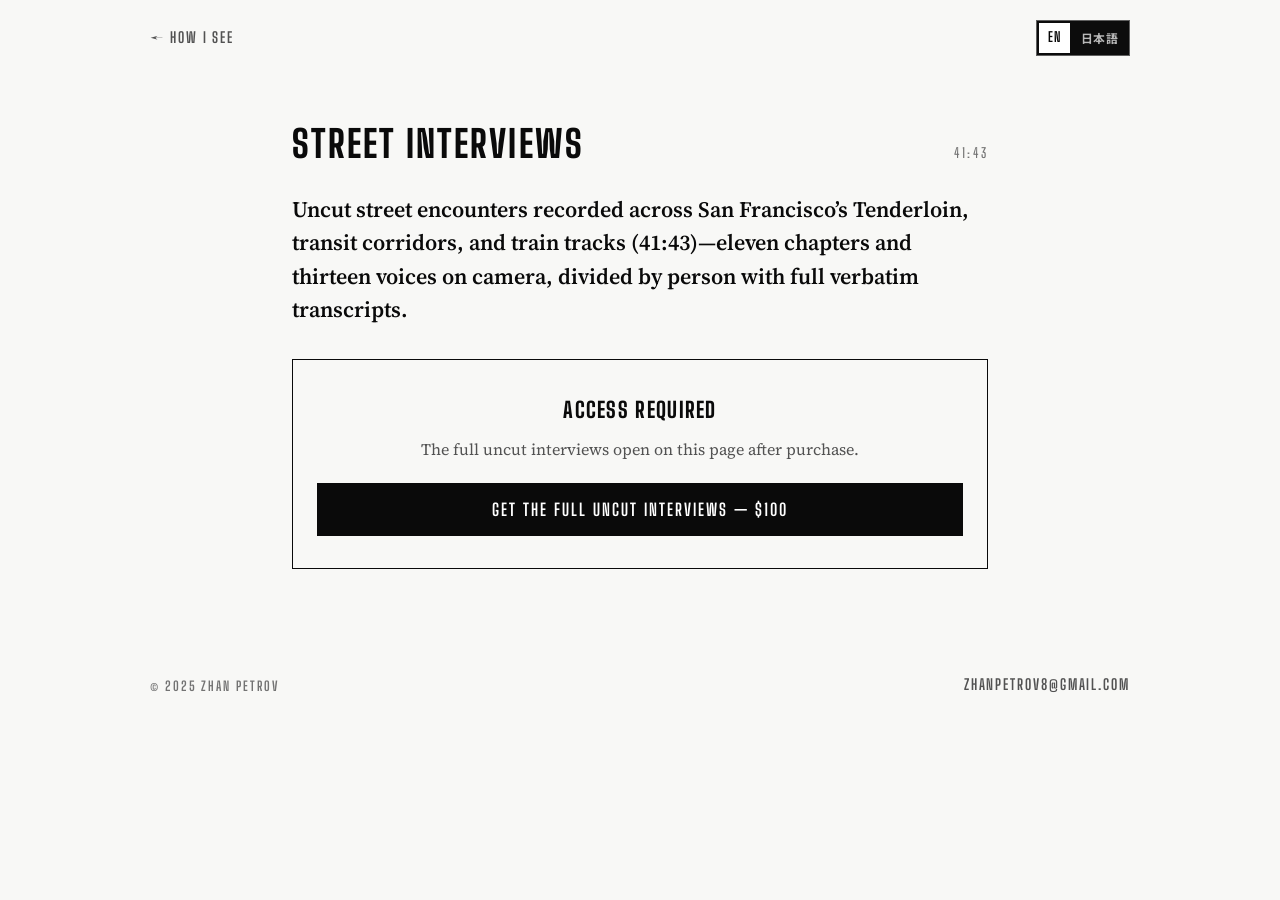
==== interviews.html @ 65137bca "Pay-what-you-want film (from $0.50), $100 uncut interviews page, trailer under hero description - He" ====
<!doctype html>
<html lang="en">
<head>
  <meta charset="utf-8">
  <meta name="viewport" content="width=device-width, initial-scale=1">
  <meta name="robots" content="noindex, nofollow">
  <title>Uncut Interviews — HOW I SEE</title>
  <link rel="icon" type="image/svg+xml" href="assets/favicon.svg">
  <meta name="theme-color" content="#070707">

  <!-- Google Fonts: Big Shoulders Display, Source Serif 4, Noto Sans JP & Shippori Mincho -->
  <link rel="preconnect" href="https://fonts.googleapis.com">
  <link rel="preconnect" href="https://fonts.gstatic.com" crossorigin>
  <link href="https://fonts.googleapis.com/css2?family=Big+Shoulders+Display:wght@600;700;800;900&amp;family=Noto+Sans+JP:wght@500;700&amp;family=Shippori+Mincho:wght@400;600&amp;family=Source+Serif+4:ital,opsz,wght@0,8..60,400;0,8..60,600;1,8..60,400&amp;display=swap" rel="stylesheet">

  <link rel="stylesheet" href="styles.css">
</head>
<body class="interviews-page" id="top">
  <nav class="watch-nav interviews-page-nav" aria-label="Interviews page navigation">
    <a href="./" data-i18n="watchRoom.back">&larr; HOW I SEE</a>
    <div class="site-nav-controls">
      <div class="lang-switch" role="group" aria-label="Language">
        <button type="button" class="lang-btn is-active" data-set-lang="en" aria-pressed="true" lang="en">EN</button>
        <span class="lang-sep" aria-hidden="true">/</span>
        <button type="button" class="lang-btn" data-set-lang="ja" aria-pressed="false" lang="ja">日本語</button>
      </div>
    </div>
  </nav>

  <main class="page-main" id="main-content">
    <section class="section" id="interviews" aria-labelledby="heading-interviews">
      <div class="section-header">
        <h1 class="section-title" id="heading-interviews" data-i18n="interviews.heading">Street Interviews</h1>
        <span class="section-index">41:43</span>
      </div>

      <p class="logline" data-i18n="interviews.lead">
        Uncut street encounters recorded across San Francisco’s Tenderloin, transit corridors, and train tracks (41:43)—eleven chapters and thirteen voices on camera, divided by person with full verbatim transcripts.
      </p>

      <!-- Shown until a valid purchase link is used -->
      <div class="interviews-gate" id="interviews-gate">
        <h2 class="interviews-gate-title" data-i18n="interviews.gateTitle">Access Required</h2>
        <p class="interviews-gate-copy" data-i18n="interviews.gateCopy">The full uncut interviews open on this page after purchase.</p>
        <a class="btn btn--ticket" id="interviews-gate-cta" data-interviews-buy href="./#watch" rel="noopener" data-i18n="interviews.ctaBuy">Get the full uncut interviews — $100</a>
      </div>

      <!-- Unlocked by the purchase link (?v=…&k=…) -->
      <div id="interviews-gated" hidden>
        <p class="interviews-paid-note" data-i18n="interviews.paidNote">Thank you. Bookmark this page — this address is your access link.</p>
        <div class="interviews-player">
          <div class="interviews-screen" id="interviews-screen">
            <iframe
              id="interviews-iframe"
              src="about:blank"
              title="HOW I SEE — Full Street Interviews (41:43)"
              data-i18n-title="interviews.iframeTitle"
              loading="lazy"
              allow="accelerometer; autoplay; clipboard-write; encrypted-media; gyroscope; picture-in-picture; fullscreen"
              allowfullscreen
              referrerpolicy="strict-origin-when-cross-origin"
            ></iframe>
          </div>
          <div class="interviews-bar">
            <span class="interviews-now" id="interviews-now" data-i18n="interviews.fullReel">00:00 &ndash; 41:43 &middot; Full Uncut Reel</span>
            <a
              class="arrow-link interviews-yt-link"
              id="interviews-yt-link"
              href="#"
              target="_blank"
              rel="noopener"
              data-i18n="interviews.watchYt"
            >Open on YouTube &nearr;</a>
          </div>
        </div>

        <div class="interviews-toolbar">
          <p class="interviews-count" data-i18n="interviews.count">11 Chapters &middot; 13 On-Camera Voices &middot; Click any timestamp to jump in player</p>
          <button
            type="button"
            class="btn-text-toggle"
            id="interviews-toggle-all"
            aria-expanded="false"
            data-i18n="interviews.expandAll"
          >Expand all transcripts</button>
        </div>

        <div class="interviews-list" id="interviews-list"></div>

        <aside class="interviews-crew" aria-labelledby="interviews-crew-heading">
          <h3 class="interviews-crew-title" id="interviews-crew-heading" data-i18n="interviews.crewTitle">Interviewing Crew Behind the Camera</h3>
          <p class="interviews-crew-body" data-i18n-html="interviews.crewBody">
            <strong>Zhan Petrov</strong> (director &amp; primary interviewer throughout), joined on the streets by unit camera &amp; location sound crew <strong>Jeff Kao</strong> (location sound &amp; camera), <strong>Timofei Glin</strong>, <strong>Tatiana Scutelnic</strong>, <strong>Anastasia Shubina</strong>, and <strong>Konstantin Kodincev</strong> (including second-angle handheld iPhone camera at 06:45&ndash;13:21 and Taylor Street co-interviewing at 18:51&ndash;19:21 &amp; 39:25).
          </p>
        </aside>
      </div>
    </section>
  </main>

  <footer class="watch-nav" style="padding-bottom: 1.75rem;" aria-label="Footer">
    <span style="color: #737373; font-size: 0.82rem;">&copy; 2025 Zhan Petrov</span>
    <a href="mailto:zhanpetrov8@gmail.com" data-site-email="text">zhanpetrov8@gmail.com</a>
  </footer>

  <script src="config.js"></script>
  <script>
    // The transcripts file is named by the access key in the purchase link.
    (function () {
      function load(src, done) {
        var s = document.createElement("script");
        s.src = src;
        s.onload = done;
        s.onerror = done;
        document.body.appendChild(s);
      }
      var k = "";
      try { k = new URLSearchParams(location.search).get("k") || ""; } catch (e) {}
      var startSite = function () { load("site.js", function () {}); };
      if (/^[a-f0-9]{16}$/.test(k)) load("x/" + k + ".js", startSite);
      else startSite();
    })();
  </script>
</body>
</html>
---- styles.css ----
/* ==========================================================================
   HOW I SEE — A film by Zhan Petrov
   Pure monochrome stylesheet · Mobile-first · Accessible · EN / 日本語
   ========================================================================== */

:root {
  --black: #070707;
  --black-elevated: #111111;
  --white: #ffffff;
  --paper: #f8f8f6;
  --ink: #0a0a0a;
  --ink-muted: #525252;
  --ink-soft: #737373;
  --hero-muted: #b8b8b8;
  --hero-dim: #808080;
  --rule-light: #dededa;
  --rule-strong: #141414;
  --rule-dark: rgba(255, 255, 255, 0.18);

  --font-display: "Big Shoulders Display", "Noto Sans JP", "Hiragino Kaku Gothic ProN", "Yu Gothic", "Arial Narrow", sans-serif;
  --font-sans-ja: "Noto Sans JP", "Hiragino Kaku Gothic ProN", "Yu Gothic", sans-serif;
  --font-body: "Source Serif 4", "Shippori Mincho", "Hiragino Mincho ProN", "Yu Mincho", Georgia, serif;

  --max-hero: 1020px;
  --max-reading: 760px;
}

*,
*::before,
*::after {
  box-sizing: border-box;
}

html {
  font-size: 16px;
  scroll-behavior: smooth;
  -webkit-text-size-adjust: 100%;
  background-color: var(--paper);
  color: var(--ink);
}

@media (prefers-reduced-motion: reduce) {
  html {
    scroll-behavior: auto;
  }
  *,
  *::before,
  *::after {
    animation-duration: 0.001ms !important;
    animation-iteration-count: 1 !important;
    transition-duration: 0.001ms !important;
  }
}

body {
  margin: 0;
  font-family: var(--font-body);
  font-weight: 400;
  line-height: 1.68;
  color: var(--ink);
  background-color: var(--paper);
  overflow-x: clip;
  text-rendering: optimizeLegibility;
  -webkit-font-smoothing: antialiased;
}

html[lang="ja"] body {
  line-height: 1.84;
}

img,
iframe,
video {
  display: block;
  max-width: 100%;
}

a {
  color: inherit;
  text-underline-offset: 0.2em;
  text-decoration-thickness: 1px;
}

/* Keyboard focus visibility — high contrast on both dark and light surfaces */
:focus-visible {
  outline: 2px solid var(--ink);
  outline-offset: 3px;
}

.site-nav :focus-visible,
.hero :focus-visible,
.watch-room :focus-visible {
  outline: 2px solid var(--white);
  outline-offset: 3px;
}

/* Skip link */
.skip-link {
  position: absolute;
  top: -100px;
  left: 1rem;
  z-index: 1000;
  padding: 0.65rem 1.1rem;
  background: var(--white);
  color: var(--black);
  font-family: var(--font-display);
  font-weight: 700;
  font-size: 0.95rem;
  letter-spacing: 0.08em;
  text-transform: uppercase;
  text-decoration: none;
  border: 2px solid var(--black);
}

.skip-link:focus {
  top: 0.75rem;
}

/* ==========================================================================
   TOP MENU BAR & LANGUAGE SWITCHER (EN / 日本語)
   ========================================================================== */

.site-nav {
  position: sticky;
  top: 0;
  z-index: 100;
  background-color: rgba(7, 7, 7, 0.94);
  backdrop-filter: blur(8px);
  -webkit-backdrop-filter: blur(8px);
  border-bottom: 1px solid rgba(255, 255, 255, 0.14);
  color: var(--white);
}

.site-nav-inner {
  position: relative;
  max-width: var(--max-hero);
  margin: 0 auto;
  min-height: 54px;
  padding: 0.45rem 1.25rem;
  display: flex;
  align-items: center;
  justify-content: space-between;
  gap: 0.75rem;
}

.site-nav-brand {
  font-family: "Big Shoulders Display", "Arial Narrow", sans-serif;
  font-weight: 900;
  font-size: 1.25rem;
  letter-spacing: 0.08em;
  text-transform: uppercase;
  text-decoration: none;
  color: var(--white);
  white-space: nowrap;
}

.site-nav-links {
  display: none;
}

.site-nav.is-open .site-nav-links {
  position: absolute;
  top: 100%;
  left: 0;
  right: 0;
  display: flex;
  flex-direction: column;
  padding: 0.6rem 1.25rem 0.95rem;
  background: #0a0a0a;
  border-bottom: 1px solid rgba(255, 255, 255, 0.22);
  box-shadow: 0 14px 28px rgba(0, 0, 0, 0.55);
}

.site-nav-links a {
  padding: 0.6rem 0;
  font-family: var(--font-display);
  font-weight: 700;
  font-size: 0.96rem;
  letter-spacing: 0.12em;
  text-transform: uppercase;
  text-decoration: none;
  color: var(--hero-muted);
  border-bottom: 1px solid rgba(255, 255, 255, 0.08);
  transition: color 140ms ease;
}

.site-nav-links a:last-child {
  border-bottom: 0;
}

.site-nav-links a:hover {
  color: var(--white);
}

html[lang="ja"] .site-nav-links a {
  font-family: var(--font-sans-ja);
  font-size: 0.84rem;
  letter-spacing: 0.06em;
}

.site-nav-controls {
  display: flex;
  align-items: center;
  gap: 0.55rem;
}

.lang-switch {
  display: inline-flex;
  align-items: center;
  gap: 2px;
  padding: 2px;
  border: 1px solid rgba(255, 255, 255, 0.34);
  background: #0c0c0c;
}

.lang-sep {
  display: none;
}

.lang-btn {
  appearance: none;
  background: transparent;
  border: 0;
  color: var(--hero-muted);
  font-family: "Big Shoulders Display", sans-serif;
  font-weight: 700;
  font-size: 0.85rem;
  letter-spacing: 0.08em;
  line-height: 1;
  min-height: 30px;
  padding: 0.3rem 0.58rem;
  cursor: pointer;
  transition: background-color 120ms ease, color 120ms ease;
}

.lang-btn[lang="ja"] {
  font-family: var(--font-sans-ja);
  font-weight: 700;
  font-size: 0.74rem;
  letter-spacing: 0.03em;
  padding: 0.3rem 0.55rem;
}

.lang-btn:hover:not(.is-active) {
  color: var(--white);
}

.lang-btn.is-active {
  background: var(--white);
  color: var(--black);
}

.menu-toggle {
  appearance: none;
  background: transparent;
  color: var(--white);
  border: 1px solid rgba(255, 255, 255, 0.34);
  font-family: var(--font-display);
  font-weight: 700;
  font-size: 0.85rem;
  letter-spacing: 0.1em;
  text-transform: uppercase;
  min-height: 34px;
  padding: 0.3rem 0.68rem;
  cursor: pointer;
}

html[lang="ja"] .menu-toggle {
  font-family: var(--font-sans-ja);
  font-size: 0.75rem;
  letter-spacing: 0.04em;
}

.menu-toggle:hover {
  border-color: var(--white);
}

/* ==========================================================================
   1. HERO — Pure Black + Subtle Film Grain + Optical Viewfinder
   ========================================================================== */

.hero {
  position: relative;
  background-color: var(--black);
  color: var(--white);
  padding: 2.25rem 1.25rem 3.5rem;
  border-bottom: 1px solid #000000;
  overflow: hidden;
  isolation: isolate;
}

/* Subtle silver-halide film grain overlay */
.hero::before,
.watch-room::before {
  content: "";
  position: absolute;
  inset: -40%;
  z-index: -1;
  pointer-events: none;
  opacity: 0.055;
  background-image: url("data:image/svg+xml,%3Csvg viewBox='0 0 220 220' xmlns='http://www.w3.org/2000/svg'%3E%3Cfilter id='n'%3E%3CfeTurbulence type='fractalNoise' baseFrequency='0.88' numOctaves='3' stitchTiles='stitch'/%3E%3CfeColorMatrix type='saturate' values='0'/%3E%3C/filter%3E%3Crect width='100%25' height='100%25' filter='url(%23n)'/%3E%3C/svg%3E");
  background-size: 180px 180px;
  animation: grainShift 8s steps(6) infinite;
}

@keyframes grainShift {
  0%   { transform: translate(0, 0); }
  20%  { transform: translate(-2%, 1.5%); }
  40%  { transform: translate(1.5%, -2%); }
  60%  { transform: translate(-1.5%, -1%); }
  80%  { transform: translate(2%, 1%); }
  100% { transform: translate(0, 0); }
}

@media (prefers-reduced-motion: reduce) {
  .hero::before,
  .watch-room::before {
    animation: none;
    inset: 0;
  }
}

.hero-inner {
  max-width: var(--max-hero);
  margin: 0 auto;
}

.nowrap {
  white-space: nowrap;
}

.hero-header {
  max-width: var(--max-reading);
  margin: 0 auto;
  text-align: center;
}

.poster-stage {
  max-width: var(--max-reading);
  margin: 2.65rem auto 0;
  padding-top: 2.25rem;
  border-top: 1px solid rgba(255, 255, 255, 0.14);
  scroll-margin-top: 68px;
}

.poster-stage-label {
  margin: 0 0 1rem;
  text-align: center;
  font-family: var(--font-display);
  font-weight: 700;
  font-size: 0.92rem;
  letter-spacing: 0.2em;
  text-transform: uppercase;
  color: var(--hero-muted);
}

html[lang="ja"] .poster-stage-label {
  font-family: var(--font-sans-ja);
  font-size: 0.82rem;
  letter-spacing: 0.12em;
}

.hero-poster {
  margin: 0 auto;
  width: 100%;
  max-width: 310px;
  border: 1px solid rgba(255, 255, 255, 0.24);
  background: #000000;
  padding: 5px;
  box-shadow: 0 22px 48px rgba(0, 0, 0, 0.72);
}

.hero-poster img {
  display: block;
  width: 100%;
  height: auto;
  aspect-ratio: 597 / 800;
  object-fit: cover;
  background: #000000;
}

.hero-kicker {
  margin: 0 0 0.45rem;
  font-family: var(--font-display);
  font-weight: 600;
  font-size: 0.9rem;
  letter-spacing: 0.22em;
  text-transform: uppercase;
  color: var(--hero-muted);
}

html[lang="ja"] .hero-kicker {
  font-family: var(--font-sans-ja);
  font-size: 0.8rem;
  letter-spacing: 0.16em;
}

.hero-title {
  margin: 0;
  font-family: "Big Shoulders Display", "Arial Narrow", Impact, sans-serif;
  font-weight: 900;
  font-size: clamp(4.1rem, 18vw, 8.2rem);
  line-height: 0.88;
  letter-spacing: 0.02em;
  text-transform: uppercase;
  color: var(--white);
}

.hero-byline {
  margin: 0.75rem 0 0.35rem;
  font-family: var(--font-body);
  font-size: clamp(1.06rem, 2.2vw, 1.28rem);
  font-weight: 400;
  color: #e8e8e8;
}

.hero-facts {
  margin: 0;
  font-family: var(--font-display);
  font-weight: 600;
  font-size: 0.88rem;
  letter-spacing: 0.16em;
  text-transform: uppercase;
  color: var(--hero-dim);
}

html[lang="ja"] .hero-facts {
  font-family: var(--font-sans-ja);
  font-size: 0.78rem;
  letter-spacing: 0.08em;
}

/* ==========================================================================
   THE ONE BOLD IDEA — Camera Viewfinder Frame (Official Trailer)
   ========================================================================== */

.trailer-stage {
  max-width: var(--max-reading);
  margin: 1.75rem auto 0;
  scroll-margin-top: 68px;
}

.trailer-stage-label {
  margin: 0 0 0.85rem;
  text-align: center;
  font-family: var(--font-display);
  font-weight: 700;
  font-size: 0.92rem;
  letter-spacing: 0.2em;
  text-transform: uppercase;
  color: var(--hero-muted);
}

html[lang="ja"] .trailer-stage-label {
  font-family: var(--font-sans-ja);
  font-size: 0.82rem;
  letter-spacing: 0.12em;
}

.viewfinder {
  position: relative;
  max-width: var(--max-reading);
  margin: 0 auto;
  padding: 0.8rem 0.85rem 0.7rem;
  background: #0b0b0b;
  border: 1px solid var(--rule-dark);
}

.vf-hud {
  display: flex;
  align-items: center;
  justify-content: space-between;
  gap: 0.5rem;
  font-family: "Big Shoulders Display", sans-serif;
  font-weight: 600;
  font-size: 0.78rem;
  letter-spacing: 0.16em;
  text-transform: uppercase;
  color: var(--hero-muted);
  user-select: none;
}

.vf-hud--top {
  margin-bottom: 0.65rem;
}

.vf-hud--bottom {
  margin-top: 0.65rem;
  color: var(--hero-dim);
}

.vf-status {
  display: inline-flex;
  align-items: center;
  gap: 0.45rem;
  color: var(--white);
}

.vf-dot {
  width: 7px;
  height: 7px;
  border-radius: 50%;
  background: var(--white);
  display: inline-block;
  animation: gatePulse 3.2s ease-in-out infinite;
}

@keyframes gatePulse {
  0%, 100% { opacity: 1; }
  50% { opacity: 0.35; }
}

.vf-gate {
  position: relative;
  padding: 6px;
}

/* Four optical ground-glass corner brackets */
.vf-corner {
  position: absolute;
  width: 18px;
  height: 18px;
  border-color: var(--white);
  border-style: solid;
  pointer-events: none;
  z-index: 2;
}

.vf-corner--tl {
  top: 0;
  left: 0;
  border-width: 2px 0 0 2px;
}

.vf-corner--tr {
  top: 0;
  right: 0;
  border-width: 2px 2px 0 0;
}

.vf-corner--bl {
  bottom: 0;
  left: 0;
  border-width: 0 0 2px 2px;
}

.vf-corner--br {
  bottom: 0;
  right: 0;
  border-width: 0 2px 2px 0;
}

/* Subtle mid-frame optical crosshair fiducials on gate edges */
.vf-tick {
  position: absolute;
  background: rgba(255, 255, 255, 0.55);
  pointer-events: none;
  z-index: 2;
}

.vf-tick--top,
.vf-tick--bottom {
  left: 50%;
  width: 1px;
  height: 7px;
  transform: translateX(-50%);
}

.vf-tick--top { top: 0; }
.vf-tick--bottom { bottom: 0; }

.vf-tick--left,
.vf-tick--right {
  top: 50%;
  width: 7px;
  height: 1px;
  transform: translateY(-50%);
}

.vf-tick--left { left: 0; }
.vf-tick--right { right: 0; }

.vf-screen {
  position: relative;
  width: 100%;
  aspect-ratio: 16 / 9;
  background: #000000;
  border: 1px solid rgba(255, 255, 255, 0.14);
  overflow: hidden;
}

.vf-screen iframe,
.vf-screen video {
  position: absolute;
  inset: 0;
  width: 100%;
  height: 100%;
  border: 0;
  background: #000000;
  object-fit: contain;
}

.vf-play-overlay {
  position: absolute;
  inset: 0;
  z-index: 1;
  width: 100%;
  height: 100%;
  appearance: none;
  border: 0;
  padding: 0;
  background: rgba(0, 0, 0, 0.22);
  display: flex;
  align-items: center;
  justify-content: center;
  cursor: pointer;
  transition: background-color 150ms ease;
}

.vf-play-overlay:hover {
  background: rgba(0, 0, 0, 0.08);
}

.vf-play-badge {
  display: inline-flex;
  align-items: center;
  gap: 0.6rem;
  padding: 0.7rem 1.35rem;
  background: rgba(7, 7, 7, 0.88);
  color: var(--white);
  border: 1.5px solid var(--white);
  font-family: var(--font-display);
  font-weight: 700;
  font-size: 0.98rem;
  letter-spacing: 0.14em;
  text-transform: uppercase;
  transition: background-color 140ms ease, color 140ms ease;
}

html[lang="ja"] .vf-play-badge {
  font-family: var(--font-sans-ja);
  font-size: 0.86rem;
  letter-spacing: 0.08em;
}

.vf-play-overlay:hover .vf-play-badge {
  background: var(--white);
  color: var(--black);
}

.vf-play-triangle {
  width: 0;
  height: 0;
  border-style: solid;
  border-width: 6px 0 6px 10px;
  border-color: transparent transparent transparent currentColor;
}

/* Hero CTA Actions */
.hero-actions {
  max-width: var(--max-reading);
  margin: 1.5rem auto 0;
  display: flex;
  flex-wrap: wrap;
  justify-content: center;
  width: 100%;
  gap: 0.85rem;
}

/* ==========================================================================
   BUTTONS
   ========================================================================== */

.btn {
  display: inline-flex;
  align-items: center;
  justify-content: center;
  gap: 0.45rem;
  min-height: 48px;
  padding: 0.72rem 1.65rem;
  font-family: var(--font-display);
  font-weight: 700;
  font-size: 1.05rem;
  letter-spacing: 0.12em;
  text-transform: uppercase;
  text-decoration: none;
  border: 1.5px solid transparent;
  border-radius: 0;
  cursor: pointer;
  transition: background-color 140ms ease, color 140ms ease, border-color 140ms ease;
}

html[lang="ja"] .btn {
  font-family: var(--font-sans-ja);
  font-size: 0.92rem;
  letter-spacing: 0.06em;
}

.btn--hero-primary {
  background: var(--white);
  color: var(--black);
  border-color: var(--white);
}

.btn--hero-primary:hover {
  background: transparent;
  color: var(--white);
}

.btn--hero-secondary {
  background: transparent;
  color: var(--white);
  border-color: rgba(255, 255, 255, 0.48);
}

.btn--hero-secondary:hover {
  border-color: var(--white);
  background: rgba(255, 255, 255, 0.08);
}

.btn--ticket {
  width: 100%;
  background: var(--ink);
  color: var(--white);
  border-color: var(--ink);
}

.btn--ticket:hover:not(:disabled):not([aria-disabled="true"]) {
  background: var(--white);
  color: var(--ink);
}

.btn--outline {
  background: transparent;
  color: var(--ink);
  border-color: var(--ink);
}

.btn--outline:hover:not(:disabled):not([aria-disabled="true"]) {
  background: var(--ink);
  color: var(--white);
}

/* Disabled / Empty-link placeholder state */
.btn:disabled,
.btn[aria-disabled="true"],
.btn.is-disabled {
  background: #e7e7e4;
  color: #767676;
  border-color: #cfcfca;
  cursor: not-allowed;
  pointer-events: none;
}

/* ==========================================================================
   MAIN EDITORIAL CONTENT (Light Page Below)
   ========================================================================== */

.page-main {
  max-width: var(--max-reading);
  margin: 0 auto;
  padding: 0 1.25rem;
}

.section {
  padding: 3.5rem 0;
  border-bottom: 1px solid var(--rule-light);
  scroll-margin-top: 64px;
}

.section:last-of-type {
  border-bottom: 0;
}

.section-header {
  display: flex;
  align-items: baseline;
  justify-content: space-between;
  gap: 1rem;
  margin-bottom: 1.75rem;
}

.section-title {
  margin: 0;
  font-family: var(--font-display);
  font-weight: 800;
  font-size: clamp(1.75rem, 4vw, 2.35rem);
  line-height: 1.05;
  letter-spacing: 0.06em;
  text-transform: uppercase;
  color: var(--ink);
}

html[lang="ja"] .section-title {
  font-family: var(--font-sans-ja);
  font-weight: 700;
  font-size: clamp(1.35rem, 3.2vw, 1.75rem);
  letter-spacing: 0.08em;
}

.section-index {
  font-family: "Big Shoulders Display", sans-serif;
  font-weight: 600;
  font-size: 0.85rem;
  letter-spacing: 0.16em;
  color: var(--ink-soft);
}

/* ==========================================================================
   2. WATCH — Rent / Own Tickets + Optional Support
   ========================================================================== */

.tickets-grid {
  display: grid;
  grid-template-columns: 1fr;
  gap: 1.25rem;
}

.ticket-card {
  display: flex;
  flex-direction: column;
  justify-content: space-between;
  padding: 1.6rem 1.5rem;
  background: var(--white);
  border: 1.5px solid var(--rule-strong);
}

.ticket-top {
  display: flex;
  align-items: baseline;
  justify-content: space-between;
  gap: 1rem;
  padding-bottom: 0.9rem;
  margin-bottom: 0.95rem;
  border-bottom: 1px dashed #bdbdb7;
}

.ticket-label {
  margin: 0;
  font-family: var(--font-display);
  font-weight: 800;
  font-size: 1.65rem;
  letter-spacing: 0.06em;
  text-transform: uppercase;
}

html[lang="ja"] .ticket-label {
  font-family: var(--font-sans-ja);
  font-weight: 700;
  font-size: 1.25rem;
  letter-spacing: 0.04em;
}

.ticket-price {
  font-family: "Big Shoulders Display", sans-serif;
  font-weight: 800;
  font-size: 2rem;
  line-height: 1;
  letter-spacing: 0.02em;
}

.ticket-terms {
  margin: 0 0 1.4rem;
  font-size: 1.02rem;
  color: var(--ink-muted);
}

.ticket-action {
  margin-top: auto;
}

.ticket-status {
  margin: 0.65rem 0 0;
  font-family: var(--font-display);
  font-weight: 600;
  font-size: 0.84rem;
  letter-spacing: 0.12em;
  text-transform: uppercase;
  color: var(--ink-soft);
  text-align: center;
}

html[lang="ja"] .ticket-status {
  font-family: var(--font-sans-ja);
  font-size: 0.76rem;
  letter-spacing: 0.04em;
}

.ticket-status[hidden] {
  display: none;
}

/* Optional third tier: Support */
.support-bar {
  margin-top: 1.25rem;
  padding: 1.25rem 1.5rem;
  background: var(--white);
  border: 1px solid #c7c7c2;
  display: flex;
  flex-direction: column;
  gap: 1rem;
}

.support-copy {
  display: flex;
  flex-direction: column;
  gap: 0.15rem;
}

.support-label {
  margin: 0;
  font-family: var(--font-display);
  font-weight: 700;
  font-size: 1.2rem;
  letter-spacing: 0.06em;
  text-transform: uppercase;
}

html[lang="ja"] .support-label {
  font-family: var(--font-sans-ja);
  font-size: 1.02rem;
  letter-spacing: 0.04em;
}

.support-terms {
  margin: 0;
  font-size: 0.98rem;
  color: var(--ink-muted);
}

.support-action {
  display: flex;
  flex-direction: column;
  align-items: stretch;
}

.support-action .btn {
  width: 100%;
}

/* ==========================================================================
   3 & 4. THE FILM & ZHAN PETROV (Editorial Prose)
   ========================================================================== */

.logline {
  margin: 0 0 1.5rem;
  font-size: clamp(1.16rem, 2.5vw, 1.38rem);
  line-height: 1.52;
  font-weight: 600;
  color: var(--ink);
}

html[lang="ja"] .logline {
  font-size: clamp(1.08rem, 2.2vw, 1.24rem);
  line-height: 1.78;
}

.prose p {
  margin: 0 0 1.15rem;
  font-size: 1.0625rem;
  color: #1f1f1f;
}

html[lang="ja"] .prose p {
  font-size: 1rem;
}

.prose p:last-child {
  margin-bottom: 0;
}

.director-statement {
  margin: 1.75rem 0 0;
  padding: 0.15rem 0 0.15rem 1.25rem;
  border-left: 2px solid var(--ink);
  font-style: italic;
  color: var(--ink-muted);
}

html[lang="ja"] .director-statement {
  font-style: normal;
}

.director-statement p {
  margin: 0 0 0.4rem;
  font-size: 1.02rem;
}

.director-statement cite {
  font-family: var(--font-display);
  font-style: normal;
  font-weight: 600;
  font-size: 0.85rem;
  letter-spacing: 0.12em;
  text-transform: uppercase;
  color: var(--ink);
}

html[lang="ja"] .director-statement cite {
  font-family: var(--font-sans-ja);
  font-size: 0.82rem;
  letter-spacing: 0.06em;
}

/* ==========================================================================
   5 & 6. SCREENINGS & PRESS
   ========================================================================== */

.event-item,
.press-item {
  padding: 1.35rem 1.5rem;
  background: var(--white);
  border: 1px solid #cfcfca;
}

.event-meta,
.press-meta {
  margin: 0 0 0.35rem;
  font-family: var(--font-display);
  font-weight: 700;
  font-size: 0.9rem;
  letter-spacing: 0.14em;
  text-transform: uppercase;
  color: var(--ink-muted);
}

html[lang="ja"] .event-meta {
  font-family: var(--font-sans-ja);
  font-size: 0.8rem;
  letter-spacing: 0.06em;
}

.event-title,
.press-title {
  margin: 0 0 0.45rem;
  font-size: 1.18rem;
  font-weight: 600;
  line-height: 1.42;
  color: var(--ink);
}

.event-detail,
.press-detail {
  margin: 0 0 0.9rem;
  font-size: 1rem;
  color: var(--ink-muted);
}

.inline-links {
  display: flex;
  flex-wrap: wrap;
  gap: 0.65rem 1.5rem;
  margin-top: 1.25rem;
  font-family: var(--font-display);
  font-weight: 700;
  font-size: 0.95rem;
  letter-spacing: 0.08em;
  text-transform: uppercase;
}

html[lang="ja"] .inline-links {
  font-family: var(--font-sans-ja);
  font-size: 0.85rem;
  letter-spacing: 0.04em;
}

.inline-links a,
.arrow-link {
  font-family: var(--font-display);
  font-weight: 700;
  font-size: 0.95rem;
  letter-spacing: 0.08em;
  text-transform: uppercase;
  text-decoration: underline;
  text-underline-offset: 0.24em;
  word-break: break-word;
}

html[lang="ja"] .arrow-link {
  font-family: var(--font-sans-ja);
  font-size: 0.85rem;
  letter-spacing: 0.04em;
}

.inline-links a:hover,
.arrow-link:hover {
  color: var(--ink-muted);
}

/* ==========================================================================
   7. CREDITS
   ========================================================================== */

.credits-list {
  margin: 0;
  display: grid;
  grid-template-columns: 1fr;
  border-top: 1px solid var(--rule-light);
}

.credits-row {
  display: grid;
  grid-template-columns: 1fr;
  gap: 0.15rem;
  padding: 0.85rem 0;
  border-bottom: 1px solid var(--rule-light);
}

.credits-row dt {
  font-family: var(--font-display);
  font-weight: 700;
  font-size: 0.88rem;
  letter-spacing: 0.14em;
  text-transform: uppercase;
  color: var(--ink-muted);
}

html[lang="ja"] .credits-row dt {
  font-family: var(--font-sans-ja);
  font-size: 0.8rem;
  letter-spacing: 0.06em;
}

.credits-row dd {
  margin: 0;
  font-size: 1.04rem;
  color: var(--ink);
}

.credits-row dd.credits-lines {
  display: flex;
  flex-direction: column;
  gap: 0.55rem;
}

.credits-line {
  display: block;
  line-height: 1.58;
}

.credits-meta {
  color: var(--ink-muted);
}

.credits-thanks-grid {
  display: grid;
  grid-template-columns: repeat(2, minmax(0, 1fr));
  gap: 0.28rem 0.85rem;
  font-size: 0.95rem;
  line-height: 1.48;
}

.credits-subnote {
  display: block;
  margin-top: 0.6rem;
  font-size: 0.96rem;
  font-style: italic;
  color: var(--ink-muted);
}

html[lang="ja"] .credits-subnote {
  font-style: normal;
}

.credits-dedication {
  margin-top: 1.85rem;
  padding: 0.2rem 0 0.2rem 1.25rem;
  border-left: 2px solid var(--ink);
}

.credits-dedication-kicker {
  margin: 0 0 0.35rem;
  font-family: var(--font-display);
  font-weight: 700;
  font-size: 0.88rem;
  letter-spacing: 0.14em;
  text-transform: uppercase;
  color: var(--ink-muted);
}

html[lang="ja"] .credits-dedication-kicker {
  font-family: var(--font-sans-ja);
  font-size: 0.8rem;
  letter-spacing: 0.06em;
}

.credits-dedication-body {
  margin: 0;
  font-size: 1.02rem;
  font-style: italic;
  line-height: 1.62;
  color: var(--ink-muted);
}

html[lang="ja"] .credits-dedication-body {
  font-style: normal;
}

/* ==========================================================================
   8. FOOTER
   ========================================================================== */

.site-footer {
  border-top: 1.5px solid var(--rule-strong);
  background: var(--paper);
  padding: 2.25rem 1.25rem 3rem;
}

.footer-inner {
  max-width: var(--max-reading);
  margin: 0 auto;
  display: flex;
  flex-direction: column;
  gap: 0.75rem;
  font-family: var(--font-display);
  font-weight: 600;
  font-size: 0.92rem;
  letter-spacing: 0.12em;
  text-transform: uppercase;
  color: var(--ink-muted);
}

.footer-brand {
  font-family: "Big Shoulders Display", sans-serif;
  font-weight: 800;
  font-size: 1.15rem;
  color: var(--ink);
}

.footer-links {
  display: flex;
  flex-wrap: wrap;
  gap: 0.5rem 1.35rem;
}

html[lang="ja"] .footer-links a[data-i18n] {
  font-family: var(--font-sans-ja);
  font-size: 0.82rem;
  letter-spacing: 0.04em;
}

/* ==========================================================================
   WATCH.HTML — Screening Room (Paywall & Payment Link Player Page)
   ========================================================================== */

.watch-room {
  position: relative;
  min-height: 100vh;
  background: var(--black);
  color: var(--white);
  display: flex;
  flex-direction: column;
  justify-content: space-between;
  overflow: hidden;
  isolation: isolate;
}

.watch-nav {
  max-width: var(--max-hero);
  width: 100%;
  margin: 0 auto;
  padding: 1.25rem 1.25rem 0;
  display: flex;
  align-items: center;
  justify-content: space-between;
  gap: 0.75rem;
  font-family: var(--font-display);
  font-weight: 700;
  letter-spacing: 0.12em;
  text-transform: uppercase;
}

.watch-nav a {
  text-decoration: none;
  color: var(--hero-muted);
  font-size: 0.92rem;
}

html[lang="ja"] .watch-nav a[data-i18n] {
  font-family: var(--font-sans-ja);
  font-size: 0.82rem;
  letter-spacing: 0.04em;
}

.watch-nav a:hover {
  color: var(--white);
}

.watch-main {
  max-width: var(--max-hero);
  width: 100%;
  margin: 0 auto;
  padding: 2rem 1.25rem 3rem;
}

.watch-gate-message {
  position: absolute;
  inset: 0;
  display: flex;
  flex-direction: column;
  align-items: center;
  justify-content: center;
  text-align: center;
  padding: 1.5rem;
  background: #080808;
}

.watch-gate-title {
  margin: 0 0 0.5rem;
  font-family: var(--font-display);
  font-weight: 800;
  font-size: clamp(1.5rem, 4vw, 2.25rem);
  letter-spacing: 0.08em;
  text-transform: uppercase;
}

html[lang="ja"] .watch-gate-title {
  font-family: var(--font-sans-ja);
  font-weight: 700;
  font-size: clamp(1.2rem, 3.2vw, 1.65rem);
  letter-spacing: 0.06em;
}

.watch-gate-copy {
  max-width: 460px;
  margin: 0 0 1.35rem;
  font-size: 0.98rem;
  color: var(--hero-muted);
}

.watch-controls-bar {
  max-width: var(--max-reading);
  margin: 1rem auto 0;
  display: flex;
  flex-wrap: wrap;
  align-items: center;
  justify-content: space-between;
  gap: 1rem;
}

.watch-expiry {
  margin: 0;
  font-family: var(--font-display);
  font-size: 0.9rem;
  letter-spacing: 0.12em;
  text-transform: uppercase;
  color: var(--hero-muted);
}

html[lang="ja"] .watch-expiry {
  font-family: var(--font-sans-ja);
  font-size: 0.82rem;
  letter-spacing: 0.04em;
}

/* ==========================================================================
   RESPONSIVE BREAKPOINTS (Mobile-First -> Tablet / Desktop)
   ========================================================================== */

@media (max-width: 480px) {
  .site-nav-inner {
    padding: 0.45rem 1rem;
  }
  .hero {
    padding: 1.9rem 1rem 3rem;
  }
  .viewfinder {
    padding: 0.65rem 0.6rem 0.6rem;
  }
  .vf-hud {
    font-size: 0.68rem;
    letter-spacing: 0.1em;
  }
  .vf-hide-xs {
    display: none;
  }
  .hero-actions .btn {
    width: 100%;
  }
  .watch-gate-message {
    padding: 1rem;
  }
  .watch-gate-copy {
    font-size: 0.88rem;
    margin-bottom: 0.9rem;
  }
}

@media (min-width: 640px) {
  .tickets-grid {
    grid-template-columns: repeat(2, 1fr);
  }
  .support-bar {
    flex-direction: row;
    align-items: center;
    justify-content: space-between;
  }
  .support-action {
    flex-shrink: 0;
    min-width: 220px;
  }
  .credits-row {
    grid-template-columns: 215px 1fr;
    align-items: baseline;
    gap: 1.5rem;
  }
  .credits-thanks-grid {
    font-size: 0.99rem;
    gap: 0.3rem 1.25rem;
  }
  .footer-inner {
    flex-direction: row;
    align-items: center;
    justify-content: space-between;
  }
}

@media (min-width: 768px) {
  .site-nav-inner {
    padding: 0.55rem 2rem;
  }
  .hero {
    padding: 2.6rem 2rem 3.75rem;
  }
  .hero-title {
    font-size: clamp(4.6rem, 9.5vw, 7.6rem);
  }
  .trailer-stage {
    margin-top: 2.15rem;
  }
  .hero-actions {
    margin-top: 1.75rem;
  }
  .poster-stage {
    margin-top: 3.15rem;
    padding-top: 2.65rem;
  }
  .hero-poster {
    max-width: 350px;
  }
  .viewfinder {
    padding: 0.9rem 1rem 0.8rem;
  }
  .page-main {
    padding: 0 2rem;
  }
  .section {
    padding: 4.25rem 0;
  }
}

@media (min-width: 980px) {
  .site-nav-links,
  .site-nav.is-open .site-nav-links {
    position: static;
    display: flex;
    flex-direction: row;
    align-items: center;
    gap: 0.88rem;
    padding: 0;
    background: transparent;
    border-bottom: 0;
    box-shadow: none;
  }
  .site-nav-links a {
    padding: 0.25rem 0;
    font-size: 0.86rem;
    letter-spacing: 0.1em;
    border-bottom: 0;
    white-space: nowrap;
  }
  html[lang="ja"] .site-nav-links a {
    font-size: 0.78rem;
    letter-spacing: 0.04em;
  }
  .menu-toggle {
    display: none;
  }
}

@media (min-width: 1120px) {
  .site-nav-links,
  .site-nav.is-open .site-nav-links {
    gap: 1.22rem;
  }
  .site-nav-links a {
    font-size: 0.91rem;
    letter-spacing: 0.11em;
  }
  html[lang="ja"] .site-nav-links a {
    font-size: 0.82rem;
  }
}

/* ==========================================================================
   HYDE & ELLIS · 360° — Interactive Spherical Viewfinder & 8-Camera Selector
   ========================================================================== */

.viewfinder--360 {
  margin-top: 1.5rem;
  box-shadow: 0 20px 44px rgba(0, 0, 0, 0.22);
}

.viewfinder--360 :focus-visible {
  outline: 2px solid var(--white);
  outline-offset: 2px;
}

.vr360-hud-angle {
  color: #dcdcdc;
  text-align: center;
  overflow: hidden;
  text-overflow: ellipsis;
  white-space: nowrap;
}

.vf-screen--360 {
  cursor: grab;
  touch-action: none;
  user-select: none;
}

.vf-screen--360.is-dragging {
  cursor: grabbing;
}

.vf-screen--360 canvas {
  position: absolute;
  inset: 0;
  width: 100%;
  height: 100%;
  display: block;
  background: #050505;
}

.vf-play-overlay--360 {
  pointer-events: none;
  background: radial-gradient(circle at center, rgba(0, 0, 0, 0.14) 0%, rgba(0, 0, 0, 0.42) 100%);
}

.vf-play-overlay--360 .vf-play-badge {
  pointer-events: auto;
  cursor: pointer;
}

.vr360-drag-hint {
  position: absolute;
  left: 50%;
  bottom: 0.75rem;
  transform: translateX(-50%);
  z-index: 2;
  padding: 0.24rem 0.68rem;
  background: rgba(7, 7, 7, 0.82);
  border: 1px solid rgba(255, 255, 255, 0.22);
  font-family: var(--font-display);
  font-weight: 600;
  font-size: 0.74rem;
  letter-spacing: 0.14em;
  text-transform: uppercase;
  color: #d4d4d4;
  white-space: nowrap;
  pointer-events: none;
  transition: opacity 260ms ease;
}

html[lang="ja"] .vr360-drag-hint {
  font-family: var(--font-sans-ja);
  font-size: 0.68rem;
  letter-spacing: 0.05em;
}

.vr360-drag-hint.is-faded {
  opacity: 0;
}

.vr360-controls {
  margin-top: 0.65rem;
  padding: 0.55rem 0.35rem 0.15rem;
  border-top: 1px solid rgba(255, 255, 255, 0.12);
  display: flex;
  flex-direction: column;
  gap: 0.55rem;
}

.vr360-transport {
  display: flex;
  align-items: center;
  gap: 0.65rem;
}

.vr360-scrub {
  flex: 1;
  min-width: 80px;
  accent-color: var(--white);
  height: 4px;
  cursor: pointer;
}

.vr360-time {
  font-family: "Big Shoulders Display", sans-serif;
  font-weight: 600;
  font-size: 0.82rem;
  letter-spacing: 0.1em;
  color: var(--hero-muted);
  white-space: nowrap;
}

.vr360-actions {
  display: flex;
  flex-wrap: wrap;
  gap: 0.4rem;
}

.vr360-ctrl-btn {
  appearance: none;
  background: #141414;
  color: #e6e6e6;
  border: 1px solid rgba(255, 255, 255, 0.28);
  padding: 0.32rem 0.62rem;
  min-height: 30px;
  font-family: var(--font-display);
  font-weight: 700;
  font-size: 0.78rem;
  letter-spacing: 0.11em;
  text-transform: uppercase;
  cursor: pointer;
  transition: background-color 120ms ease, color 120ms ease, border-color 120ms ease;
}

html[lang="ja"] .vr360-ctrl-btn {
  font-family: var(--font-sans-ja);
  font-size: 0.7rem;
  letter-spacing: 0.03em;
}

.vr360-ctrl-btn:hover,
.vr360-ctrl-btn.is-active {
  background: var(--white);
  color: var(--black);
  border-color: var(--white);
}

.vr360-cams {
  margin-top: 0.95rem;
  display: flex;
  flex-wrap: wrap;
  gap: 0.42rem;
}

.vr360-cam-btn {
  appearance: none;
  background: var(--white);
  color: var(--ink);
  border: 1px solid #bdbdb7;
  padding: 0.36rem 0.68rem;
  min-height: 32px;
  font-family: var(--font-display);
  font-weight: 700;
  font-size: 0.8rem;
  letter-spacing: 0.09em;
  text-transform: uppercase;
  cursor: pointer;
  transition: background-color 120ms ease, color 120ms ease, border-color 120ms ease;
}

.vr360-cam-btn:hover,
.vr360-cam-btn.is-active {
  background: var(--ink);
  color: var(--white);
  border-color: var(--ink);
}

.vr360-note {
  margin-top: 1.35rem;
}

@media (min-width: 680px) {
  .vr360-controls {
    flex-direction: row;
    align-items: center;
    justify-content: space-between;
  }
  .vr360-transport {
    flex: 1;
    max-width: 360px;
  }
}

/* ==========================================================================
   STREET INTERVIEWS (#interviews) — Uncut 41:43 Reel, 11 Chapters & Transcripts
   ========================================================================== */

.interviews-player {
  margin-top: 1.5rem;
  border: 1.5px solid var(--rule-strong);
  background: var(--black);
}

.interviews-screen {
  position: relative;
  width: 100%;
  aspect-ratio: 16 / 9;
  background: #000000;
  overflow: hidden;
  scroll-margin-top: 72px;
}

.interviews-screen iframe {
  position: absolute;
  inset: 0;
  width: 100%;
  height: 100%;
  border: 0;
  background: #000000;
}

.interviews-bar {
  display: flex;
  flex-wrap: wrap;
  align-items: center;
  justify-content: space-between;
  gap: 0.5rem 1rem;
  padding: 0.65rem 0.95rem;
  background: var(--black);
  color: var(--white);
  border-top: 1px solid rgba(255, 255, 255, 0.16);
}

.interviews-bar :focus-visible {
  outline: 2px solid var(--white);
  outline-offset: 2px;
}

.interviews-now {
  font-family: var(--font-display);
  font-weight: 700;
  font-size: 0.85rem;
  letter-spacing: 0.11em;
  text-transform: uppercase;
  color: #e8e8e8;
  min-width: 0;
  overflow-wrap: anywhere;
}

html[lang="ja"] .interviews-now {
  font-family: var(--font-sans-ja);
  font-size: 0.77rem;
  letter-spacing: 0.04em;
  text-transform: none;
}

.interviews-yt-link {
  color: var(--white);
  font-size: 0.85rem;
  white-space: nowrap;
}

html[lang="ja"] .interviews-yt-link {
  font-size: 0.76rem;
}

.interviews-toolbar {
  margin-top: 1.65rem;
  padding-bottom: 0.75rem;
  border-bottom: 1px solid var(--rule-light);
  display: flex;
  flex-wrap: wrap;
  align-items: center;
  justify-content: space-between;
  gap: 0.65rem 1rem;
}

.interviews-count {
  margin: 0;
  font-family: var(--font-display);
  font-weight: 700;
  font-size: 0.84rem;
  letter-spacing: 0.11em;
  text-transform: uppercase;
  color: var(--ink-muted);
}

html[lang="ja"] .interviews-count {
  font-family: var(--font-sans-ja);
  font-size: 0.76rem;
  letter-spacing: 0.04em;
}

.btn-text-toggle {
  appearance: none;
  background: var(--white);
  color: var(--ink);
  border: 1px solid var(--ink);
  padding: 0.35rem 0.76rem;
  min-height: 32px;
  font-family: var(--font-display);
  font-weight: 700;
  font-size: 0.82rem;
  letter-spacing: 0.1em;
  text-transform: uppercase;
  cursor: pointer;
  transition: background-color 120ms ease, color 120ms ease;
}

html[lang="ja"] .btn-text-toggle {
  font-family: var(--font-sans-ja);
  font-size: 0.74rem;
  letter-spacing: 0.04em;
}

.btn-text-toggle:hover,
.btn-text-toggle[aria-expanded="true"] {
  background: var(--ink);
  color: var(--white);
}

.interviews-list {
  margin-top: 1rem;
  display: flex;
  flex-direction: column;
  gap: 0.95rem;
}

.interview-card {
  background: var(--white);
  border: 1px solid #cfcfca;
  padding: 1.15rem 1.15rem 1rem;
  transition: border-color 140ms ease, box-shadow 140ms ease;
}

.interview-card.is-cued {
  border-color: var(--ink);
  box-shadow: inset 3px 0 0 var(--ink);
}

.interview-head {
  display: flex;
  flex-wrap: wrap;
  align-items: flex-start;
  justify-content: space-between;
  gap: 0.6rem 1rem;
}

.interview-title-group {
  display: flex;
  align-items: baseline;
  gap: 0.65rem;
  min-width: 0;
  flex: 1 1 210px;
}

.interview-num {
  font-family: "Big Shoulders Display", sans-serif;
  font-weight: 800;
  font-size: 1.05rem;
  letter-spacing: 0.1em;
  color: var(--ink-soft);
  flex-shrink: 0;
}

.interview-name {
  margin: 0;
  font-family: var(--font-display);
  font-weight: 800;
  font-size: 1.3rem;
  line-height: 1.18;
  letter-spacing: 0.03em;
  text-transform: uppercase;
  color: var(--ink);
  overflow-wrap: anywhere;
}

html[lang="ja"] .interview-name {
  font-family: var(--font-sans-ja);
  font-weight: 700;
  font-size: 1.05rem;
  line-height: 1.4;
  letter-spacing: 0.02em;
  text-transform: none;
}

.interview-jump-btn {
  appearance: none;
  background: var(--paper);
  color: var(--ink);
  border: 1px solid #b5b5ae;
  padding: 0.32rem 0.68rem;
  min-height: 32px;
  font-family: "Big Shoulders Display", sans-serif;
  font-weight: 700;
  font-size: 0.84rem;
  letter-spacing: 0.1em;
  text-transform: uppercase;
  white-space: nowrap;
  cursor: pointer;
  display: inline-flex;
  align-items: center;
  gap: 0.36rem;
  transition: background-color 120ms ease, color 120ms ease, border-color 120ms ease;
}

.interview-jump-btn:hover,
.interview-card.is-cued .interview-jump-btn {
  background: var(--ink);
  color: var(--white);
  border-color: var(--ink);
}

.interview-meta {
  margin: 0.42rem 0 0;
  font-family: var(--font-display);
  font-weight: 600;
  font-size: 0.82rem;
  letter-spacing: 0.12em;
  text-transform: uppercase;
  color: var(--ink-muted);
}

html[lang="ja"] .interview-meta {
  font-family: var(--font-sans-ja);
  font-size: 0.74rem;
  letter-spacing: 0.04em;
}

.interview-bio {
  margin: 0.58rem 0 0;
  font-size: 0.97rem;
  line-height: 1.62;
  color: #222222;
}

.interview-transcript {
  margin-top: 0.82rem;
  border-top: 1px solid var(--rule-light);
  padding-top: 0.62rem;
}

.interview-transcript summary {
  list-style: none;
  cursor: pointer;
  display: inline-flex;
  align-items: center;
  gap: 0.48rem;
  font-family: var(--font-display);
  font-weight: 700;
  font-size: 0.84rem;
  letter-spacing: 0.11em;
  text-transform: uppercase;
  color: var(--ink);
  user-select: none;
}

.interview-transcript summary::-webkit-details-marker {
  display: none;
}

html[lang="ja"] .interview-transcript summary {
  font-family: var(--font-sans-ja);
  font-size: 0.76rem;
  letter-spacing: 0.04em;
}

.interview-transcript summary::before {
  content: "+";
  font-family: "Big Shoulders Display", sans-serif;
  font-weight: 800;
  font-size: 0.86rem;
  width: 1.05rem;
  height: 1.05rem;
  border: 1px solid currentColor;
  display: inline-flex;
  align-items: center;
  justify-content: center;
  line-height: 1;
  flex-shrink: 0;
}

.interview-transcript[open] summary::before {
  content: "\2212";
  background: var(--ink);
  color: var(--white);
  border-color: var(--ink);
}

.transcript-turns {
  margin-top: 0.82rem;
  padding: 0.85rem 0.92rem;
  background: var(--paper);
  border: 1px solid var(--rule-light);
  display: flex;
  flex-direction: column;
  gap: 0.72rem;
}

.transcript-turn {
  margin: 0;
  font-size: 0.95rem;
  line-height: 1.6;
  color: var(--ink);
  overflow-wrap: anywhere;
}

.turn-cue {
  appearance: none;
  background: transparent;
  border: 0;
  padding: 0;
  margin-right: 0.42rem;
  font-family: "Big Shoulders Display", sans-serif;
  font-weight: 700;
  font-size: 0.82rem;
  letter-spacing: 0.08em;
  color: var(--ink-soft);
  cursor: pointer;
  text-decoration: underline;
  text-decoration-color: transparent;
  transition: color 120ms ease, text-decoration-color 120ms ease;
}

.turn-cue:hover {
  color: var(--ink);
  text-decoration-color: var(--ink);
}

.turn-speaker {
  font-family: var(--font-display);
  font-weight: 800;
  font-size: 0.86rem;
  letter-spacing: 0.08em;
  text-transform: uppercase;
  color: var(--ink);
  margin-right: 0.38rem;
}

html[lang="ja"] .turn-speaker {
  font-family: var(--font-sans-ja);
  font-weight: 700;
  font-size: 0.8rem;
  letter-spacing: 0.03em;
  text-transform: none;
}

.interviews-crew {
  margin-top: 1.35rem;
  padding: 1rem 1.15rem;
  border: 1px solid var(--rule-light);
  background: #f2f2ee;
}

.interviews-crew-title {
  margin: 0 0 0.4rem;
  font-family: var(--font-display);
  font-weight: 800;
  font-size: 0.92rem;
  letter-spacing: 0.12em;
  text-transform: uppercase;
  color: var(--ink);
}

html[lang="ja"] .interviews-crew-title {
  font-family: var(--font-sans-ja);
  font-weight: 700;
  font-size: 0.82rem;
  letter-spacing: 0.04em;
}

.interviews-crew-body {
  margin: 0;
  font-size: 0.93rem;
  line-height: 1.62;
  color: #2b2b2b;
}

/* Never show elements marked hidden (e.g. the download button and controls bar before access is granted). */
[hidden] { display: none !important; }

/* ==========================================================================
   Hero short description · Interviews teaser, gate & paid page
   ========================================================================== */
.hero-lead {
  max-width: 40rem;
  margin: 1.1rem auto 0;
  font-family: var(--font-body);
  font-size: clamp(1rem, 2vw, 1.12rem);
  line-height: 1.6;
  color: #d4d4d4;
}

html[lang="ja"] .hero-lead {
  font-family: var(--font-body);
  font-size: 0.98rem;
  line-height: 1.9;
}

.interviews-teaser {
  margin-top: 1.5rem;
  display: flex;
  flex-wrap: wrap;
  align-items: center;
  justify-content: space-between;
  gap: 1rem;
  padding: 1.25rem 0;
  border-top: 1px solid var(--rule-light);
  border-bottom: 1px solid var(--rule-light);
}

.interviews-page .watch-nav a {
  color: var(--ink-muted);
}

.interviews-gate {
  margin: 2rem 0 1rem;
  padding: 2rem 1.5rem;
  border: 1px solid var(--ink);
  text-align: center;
}

.interviews-gate-title {
  margin: 0 0 0.5rem;
  font-family: var(--font-display);
  font-weight: 800;
  font-size: 1.35rem;
  letter-spacing: 0.06em;
  text-transform: uppercase;
}

.interviews-gate-copy {
  margin: 0 0 1.25rem;
  color: var(--ink-muted);
}

.interviews-paid-note {
  margin: 0 0 1.25rem;
  font-family: var(--font-display);
  font-weight: 700;
  font-size: 0.84rem;
  letter-spacing: 0.1em;
  text-transform: uppercase;
  color: var(--ink-muted);
}

@media (max-width: 560px) {
  .interviews-teaser .btn {
    width: 100%;
  }
}
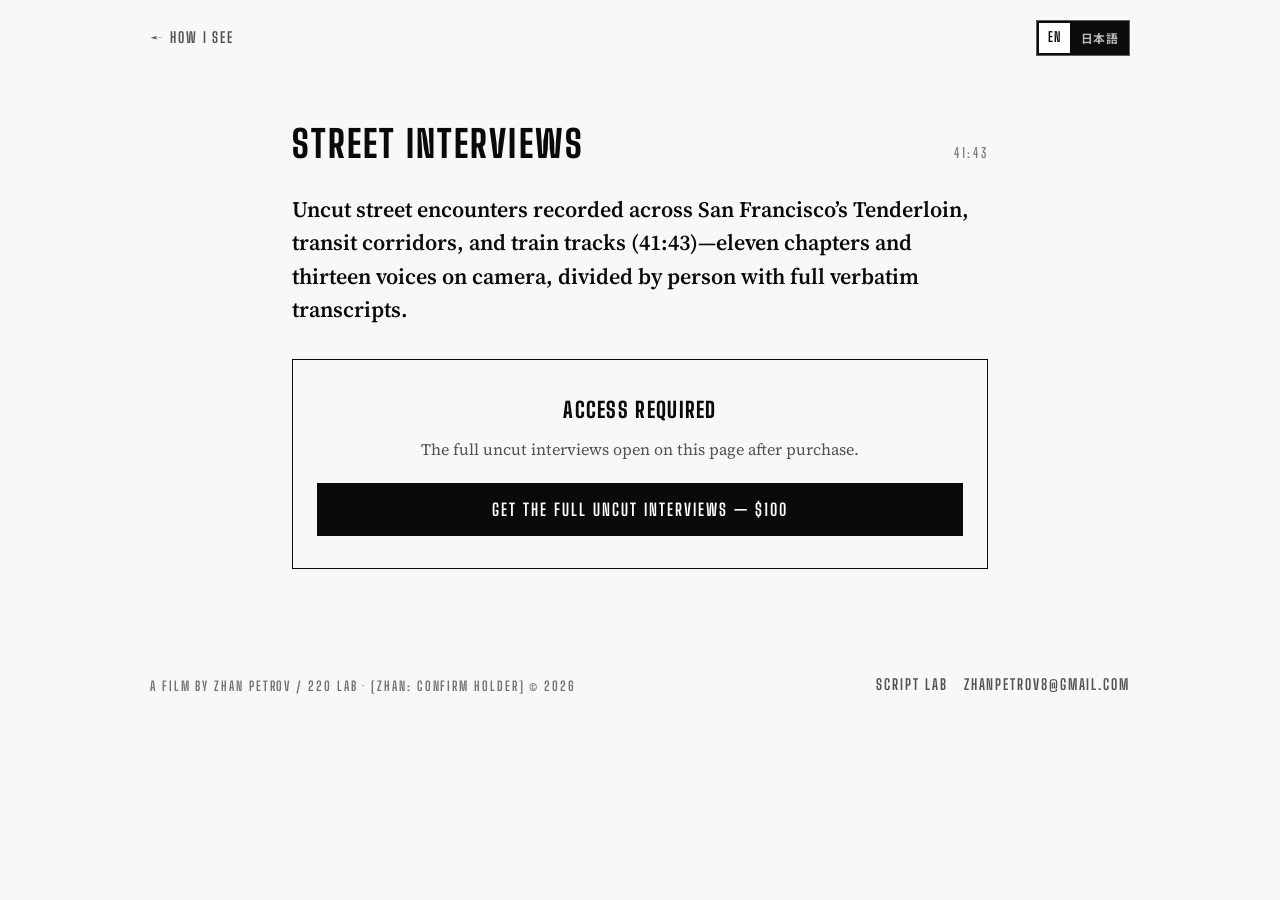
==== commit c18259ec: "feat: add Script Lab cross-links, Story Continues block (EN/JA), and footer copyright alignment" ====
--- a/interviews.html
+++ b/interviews.html
@@ -86,20 +86,16 @@
         </div>
 
         <div class="interviews-list" id="interviews-list"></div>
-
-        <aside class="interviews-crew" aria-labelledby="interviews-crew-heading">
-          <h3 class="interviews-crew-title" id="interviews-crew-heading" data-i18n="interviews.crewTitle">Interviewing Crew Behind the Camera</h3>
-          <p class="interviews-crew-body" data-i18n-html="interviews.crewBody">
-            <strong>Zhan Petrov</strong> (director &amp; primary interviewer throughout), joined on the streets by unit camera &amp; location sound crew <strong>Jeff Kao</strong> (location sound &amp; camera), <strong>Timofei Glin</strong>, <strong>Tatiana Scutelnic</strong>, <strong>Anastasia Shubina</strong>, and <strong>Konstantin Kodincev</strong> (including second-angle handheld iPhone camera at 06:45&ndash;13:21 and Taylor Street co-interviewing at 18:51&ndash;19:21 &amp; 39:25).
-          </p>
-        </aside>
       </div>
     </section>
   </main>
 
   <footer class="watch-nav" style="padding-bottom: 1.75rem;" aria-label="Footer">
-    <span style="color: #737373; font-size: 0.82rem;">&copy; 2025 Zhan Petrov</span>
-    <a href="mailto:zhanpetrov8@gmail.com" data-site-email="text">zhanpetrov8@gmail.com</a>
+    <span style="color: #737373; font-size: 0.82rem;">A film by Zhan Petrov / 220 Lab &middot; [ZHAN: confirm holder] &copy; 2026</span>
+    <span style="display:flex;gap:1rem;flex-wrap:wrap;">
+      <a href="https://scriptlab.cloud/?utm_source=howisee&amp;utm_medium=site&amp;utm_campaign=scriptlab#built-from-a-film">Script Lab</a>
+      <a href="mailto:zhanpetrov8@gmail.com" data-site-email="text">zhanpetrov8@gmail.com</a>
+    </span>
   </footer>
 
   <script src="config.js"></script>
--- a/styles.css
+++ b/styles.css
@@ -283,10 +283,22 @@
   position: relative;
   background-color: var(--black);
   color: var(--white);
-  padding: 2.25rem 1.25rem 3.5rem;
+  padding: 1.5rem 1.25rem 1.85rem;
   border-bottom: 1px solid #000000;
   overflow: hidden;
   isolation: isolate;
+}
+
+.sr-only {
+  position: absolute;
+  width: 1px;
+  height: 1px;
+  padding: 0;
+  margin: -1px;
+  overflow: hidden;
+  clip: rect(0, 0, 0, 0);
+  white-space: nowrap;
+  border: 0;
 }
 
 /* Subtle silver-halide film grain overlay */
@@ -436,7 +448,7 @@
 
 .trailer-stage {
   max-width: var(--max-reading);
-  margin: 1.75rem auto 0;
+  margin: 0 auto;
   scroll-margin-top: 68px;
 }
 
@@ -682,6 +694,7 @@
   font-weight: 700;
   font-size: 1.05rem;
   letter-spacing: 0.12em;
+  text-align: center;
   text-transform: uppercase;
   text-decoration: none;
   border: 1.5px solid transparent;
@@ -692,8 +705,9 @@
 
 html[lang="ja"] .btn {
   font-family: var(--font-sans-ja);
-  font-size: 0.92rem;
-  letter-spacing: 0.06em;
+  font-size: 0.88rem;
+  letter-spacing: 0.04em;
+  padding: 0.72rem 1rem;
 }
 
 .btn--hero-primary {
@@ -820,6 +834,7 @@
   display: flex;
   flex-direction: column;
   justify-content: space-between;
+  min-width: 0;
   padding: 1.6rem 1.5rem;
   background: var(--white);
   border: 1.5px solid var(--rule-strong);
@@ -829,7 +844,7 @@
   display: flex;
   align-items: baseline;
   justify-content: space-between;
-  gap: 1rem;
+  gap: 0.75rem;
   padding-bottom: 0.9rem;
   margin-bottom: 0.95rem;
   border-bottom: 1px dashed #bdbdb7;
@@ -847,16 +862,46 @@
 html[lang="ja"] .ticket-label {
   font-family: var(--font-sans-ja);
   font-weight: 700;
-  font-size: 1.25rem;
-  letter-spacing: 0.04em;
+  font-size: 0.96rem;
+  line-height: 1.35;
+  letter-spacing: 0;
 }
 
 .ticket-price {
   font-family: "Big Shoulders Display", sans-serif;
   font-weight: 800;
   font-size: 2rem;
-  line-height: 1;
+  line-height: 1.05;
   letter-spacing: 0.02em;
+  text-align: right;
+}
+
+html[lang="ja"] .ticket-price {
+  font-family: var(--font-sans-ja);
+  font-weight: 700;
+  font-size: 1.2rem;
+  letter-spacing: 0;
+  white-space: nowrap;
+}
+
+html[lang="ja"] .ticket-card .btn {
+  font-size: 0.84rem;
+  letter-spacing: 0.02em;
+  padding: 0.72rem 0.75rem;
+}
+
+@media (max-width: 480px) {
+  html[lang="ja"] .ticket-card {
+    padding: 1.35rem 1.15rem;
+  }
+
+  html[lang="ja"] .ticket-label {
+    font-size: 1rem;
+  }
+
+  html[lang="ja"] .ticket-price {
+    font-size: 1.15rem;
+  }
 }
 
 .ticket-terms {
@@ -1357,12 +1402,16 @@
    RESPONSIVE BREAKPOINTS (Mobile-First -> Tablet / Desktop)
    ========================================================================== */
 
+#watch {
+  padding-top: 2.5rem;
+}
+
 @media (max-width: 480px) {
   .site-nav-inner {
     padding: 0.45rem 1rem;
   }
   .hero {
-    padding: 1.9rem 1rem 3rem;
+    padding: 1.15rem 1rem 1.5rem;
   }
   .viewfinder {
     padding: 0.65rem 0.6rem 0.6rem;
@@ -1420,13 +1469,13 @@
     padding: 0.55rem 2rem;
   }
   .hero {
-    padding: 2.6rem 2rem 3.75rem;
+    padding: 2rem 2rem 2.35rem;
   }
   .hero-title {
     font-size: clamp(4.6rem, 9.5vw, 7.6rem);
   }
   .trailer-stage {
-    margin-top: 2.15rem;
+    margin-top: 0;
   }
   .hero-actions {
     margin-top: 1.75rem;
@@ -1446,6 +1495,9 @@
   }
   .section {
     padding: 4.25rem 0;
+  }
+  #watch {
+    padding-top: 3rem;
   }
 }
 
@@ -2099,9 +2151,8 @@
   align-items: center;
   justify-content: space-between;
   gap: 1rem;
-  padding: 1.25rem 0;
+  padding: 1.25rem 0 0;
   border-top: 1px solid var(--rule-light);
-  border-bottom: 1px solid var(--rule-light);
 }
 
 .interviews-page .watch-nav a {
@@ -2124,6 +2175,13 @@
   text-transform: uppercase;
 }
 
+html[lang="ja"] .interviews-gate-title {
+  font-family: var(--font-sans-ja);
+  font-weight: 700;
+  font-size: 1.15rem;
+  letter-spacing: 0.04em;
+}
+
 .interviews-gate-copy {
   margin: 0 0 1.25rem;
   color: var(--ink-muted);
@@ -2139,8 +2197,61 @@
   color: var(--ink-muted);
 }
 
+html[lang="ja"] .interviews-paid-note {
+  font-family: var(--font-sans-ja);
+  font-size: 0.8rem;
+  letter-spacing: 0.04em;
+}
+
 @media (max-width: 560px) {
   .interviews-teaser .btn {
     width: 100%;
   }
 }
+
+/* ==========================================================================
+   MADE WITH / THE STORY CONTINUES (Script Lab Cross-Link Block)
+   ========================================================================== */
+
+.story-continues-card {
+  margin-top: 2.25rem;
+  padding: 1.5rem 1.65rem;
+  border: 1px solid var(--rule-light);
+  border-left: 3px solid var(--rule-strong);
+  background: var(--white);
+  scroll-margin-top: 5rem;
+}
+
+.story-continues-kicker {
+  margin: 0 0 0.55rem;
+  font-family: var(--font-display);
+  font-weight: 700;
+  font-size: 0.88rem;
+  letter-spacing: 0.14em;
+  text-transform: uppercase;
+  color: var(--ink-muted);
+}
+
+html[lang="ja"] .story-continues-kicker {
+  font-family: var(--font-sans-ja);
+  font-size: 0.82rem;
+  letter-spacing: 0.05em;
+}
+
+.story-continues-body {
+  margin: 0 0 1.2rem;
+  font-size: 1.02rem;
+  line-height: 1.62;
+  color: var(--ink);
+  max-width: 58ch;
+}
+
+@media (max-width: 560px) {
+  .story-continues-card {
+    padding: 1.25rem 1.15rem;
+  }
+  .story-continues-card .btn {
+    width: 100%;
+  }
+}
+
